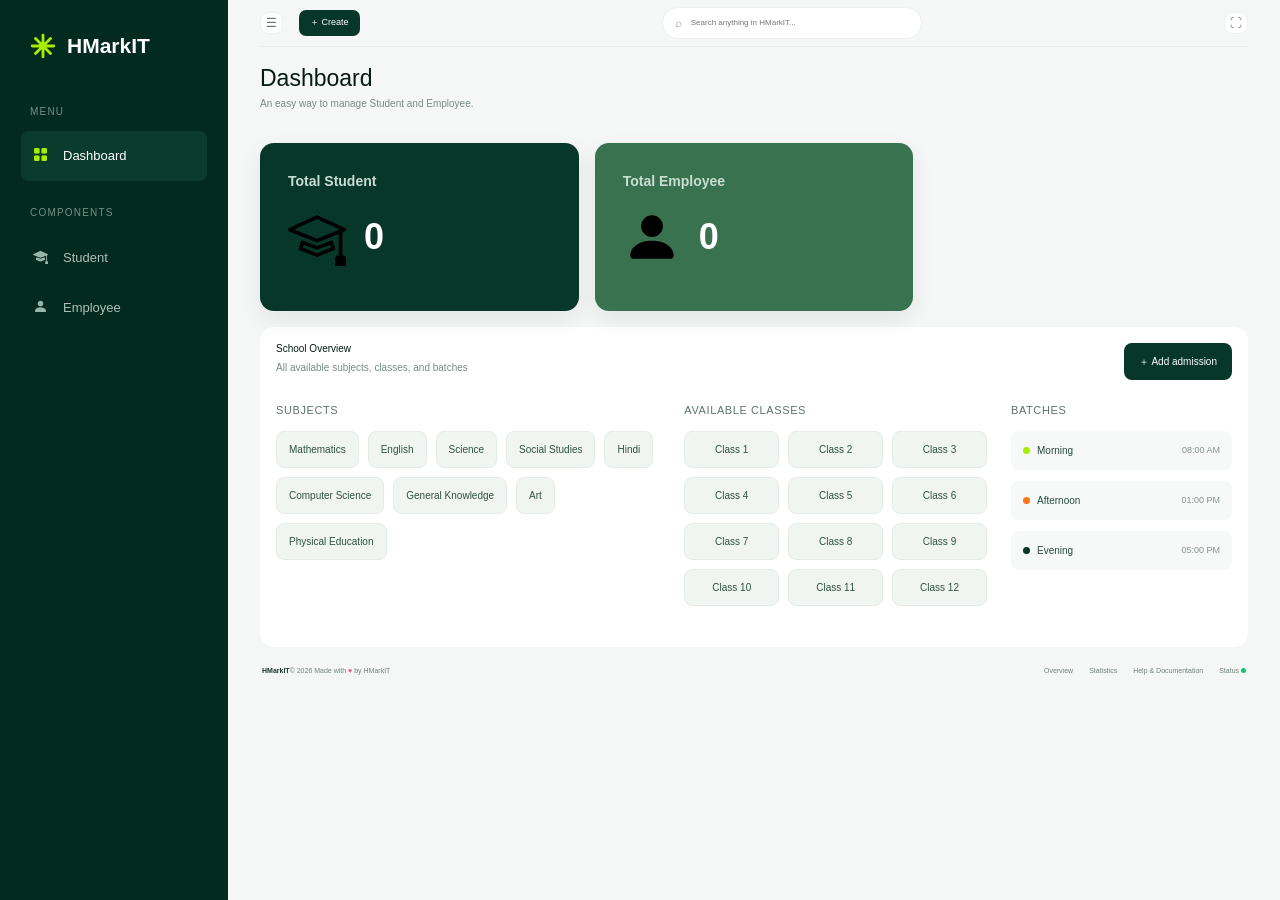
==== frantend/index.html @ 88678300 "- Add dashboard, student and employee pages, and registration forms - Add responsive styling, valida" ====
<!doctype html>
<html lang="en">
  <head>
    <meta charset="UTF-8" />
    <meta name="viewport" content="width=device-width, initial-scale=1.0" />
    <title>Dashbord</title>
    <!-- Bootstrap CSS -->
    <link
      href="https://cdn.jsdelivr.net/npm/bootstrap@5.3.8/dist/css/bootstrap.min.css"
      rel="stylesheet"
      integrity="sha384-sRIl4kxILFvY47J16cr9ZwB07vP4J8+LH7qKQnuqkuIAvNWLzeN8tE5YBujZqJLB"
      crossorigin="anonymous"
    />
    <link rel="stylesheet" href="https://cdn.jsdelivr.net/npm/bootstrap-icons@1.11.3/font/bootstrap-icons.css" />
    <link rel="stylesheet" href="./css/index.css" />
  </head>
  <body>
    <div class="app-shell">
      <aside class="sidebar">
        <a class="brand" href="./index.html"><img class="brand-mark" src="./assets/images/hmarkit-mark.svg" alt="HMarkIT" /> HMarkIT</a>
        <nav aria-label="Main navigation">
          <p class="nav-label">Menu</p>
          <a class="nav-link active" href="./index.html"><i class="bi bi-grid-fill"></i> Dashboard</a>
          <p class="nav-label">Components</p>
          <a class="nav-link" href="./student.html"><i class="bi bi-mortarboard-fill"></i> Student</a>
          <a class="nav-link" href="./emp.html"><i class="bi bi-person-fill"></i> Employee</a>
        </nav>
      </aside>
      <main class="main-content" id="dashboard">
        <header class="topbar d-flex align-items-center gap-3">
          <button
            class="icon-button menu-toggle"
            aria-label="Toggle navigation"
          >
            ☰</button
          ><button class="create-button">＋ Create</button
          ><label class="search-box d-none d-md-flex mx-auto"
            ><span>⌕</span
            ><input
              type="search"
              placeholder="Search anything in HMarkIT..."
              aria-label="Search"
          /></label>
          <div class="topbar-actions d-flex align-items-center gap-2">
            <button class="icon-button">⛶</button>
          </div>
        </header>
        <section
          class="page-heading d-flex justify-content-between align-items-end gap-3"
        >
          <div>
            <h1>Dashboard</h1>
            <p>An easy way to manage Student and Employee.</p>
          </div>

        </section>

        <section class="row g-3 onboarding-overview">
          <article class="col-4">
            <div class="summary-card student-card card card-stat h-50">
              <span class="summary-heading" >Total Student</span>
              <div class="summary-body"><img src="./assets/images/mortarboard.svg" alt="Student logo"><strong id="totalStudent">0</strong></div>
            </div>
          </article>
          <article class="col-4">
              <div class="summary-card employee-card card card-stat h-50">
                <span class="summary-heading">Total Employee</span>
                <div class="summary-body"><img src="./assets/images/person-fill.svg" alt="Employee logo"><strong id="totalEmployee">0</strong></div>
            </div>
          </article>
          <article class="col-12">
            <div class="panel catalog-panel">
              <div class="catalog-heading"><div><h2>School Overview</h2><p>All available subjects, classes, and batches</p></div><a class="catalog-action" href="./stdform.html">＋ Add admission</a></div>
              <div class="row g-4">
                <div class="col-12 col-lg-5"><h3>Subjects</h3><div class="catalog-tags"><span>Mathematics</span><span>English</span><span>Science</span><span>Social Studies</span><span>Hindi</span><span>Computer Science</span><span>General Knowledge</span><span>Art</span><span>Physical Education</span></div></div>
                <div class="col-12 col-lg-4"><h3>Available Classes</h3><div class="class-grid"><span>Class 1</span><span>Class 2</span><span>Class 3</span><span>Class 4</span><span>Class 5</span><span>Class 6</span><span>Class 7</span><span>Class 8</span><span>Class 9</span><span>Class 10</span><span>Class 11</span><span>Class 12</span></div></div>
                <div class="col-12 col-lg-3"><h3>Batches</h3><div class="batch-list"><span><i class="morning"></i> Morning <b>08:00 AM</b></span><span><i class="afternoon"></i> Afternoon <b>01:00 PM</b></span><span><i class="evening"></i> Evening <b>05:00 PM</b></span></div></div>
              </div>
            </div>
          </article>
        </section>
        <footer class="d-flex align-items-left">
          <strong> HMarkIT</strong
          ><span>© 2026 Made with <b>♥</b> by HMarkIT</span>
          <nav class="ms-auto d-flex gap-3">
            <a href="#dashboard">Overview</a><a href="#revenue">Statistics</a
            ><a href="#dashboard">Help &amp; Documentation</a
            ><a href="#dashboard">Status <i></i></a>
          </nav>
        </footer>
      </main>
    </div>
    <script
      src="https://cdn.jsdelivr.net/npm/bootstrap@5.3.8/dist/js/bootstrap.bundle.min.js"
      integrity="sha384-FKyoEForCGlyvwx9Hj09JcYn3nv7wiPVlz7YYjWjR9"
      crossorigin="anonymous"
    ></script>
    <script src="./js/api/studentApi.js"></script>
    <script src="./js/api/employeeApi.js"></script>
    <script src="./js/index.js"></script>
  </body>
</html>
---- frantend/css/index.css ----
:root {
  --ink: #071b15;
  --muted: #7a8a84;
  --surface: #fff;
  --canvas: #f4f7f5;
  --line: #edf1ef;
  --lime: #a8ed00;
  --dark-lime: #073729;
  --orange: #ff7517;
  --red: #ff545d;
}
* {
  box-sizing: border-box;
}
body {
  margin: 0;
  background: var(--canvas);
  color: var(--ink);
  font-family: "Trebuchet MS", "Segoe UI", sans-serif;
  font-size: 12px;
}
button,
input {
  font: inherit;
}
a {
  color: inherit;
  text-decoration: none;
}
.app-shell {
  min-height: 100vh;
}
.sidebar {
  background: #032a1e;
  color: #cbd8d2;
  width: 228px;
  flex: 0 0 228px;
  padding: 30px 21px 24px;
  display: flex;
  flex-direction: column;
  position: fixed;
  inset: 0 auto 0 0;
  z-index: 5;
  transition: width 0.25s ease, padding 0.25s ease;
}
.sidebar.is-collapsed {
  padding-left: 14px;
  padding-right: 14px;
  width: 76px;
}
.sidebar.is-collapsed .brand {
  font-size: 0;
  text-align: center;
}
.sidebar.is-collapsed .brand-mark {
  margin-right: 0;
}
.sidebar.is-collapsed .nav-label,
.sidebar.is-collapsed .nav-link,
.sidebar.is-collapsed .profile-card div,
.sidebar.is-collapsed .profile-card > span:last-child {
  font-size: 0;
}
.sidebar.is-collapsed .nav-link {
  justify-content: center;
}
.sidebar.is-collapsed .nav-link span {
  font-size: 18px;
}
.sidebar.is-collapsed .profile-card {
  justify-content: center;
}
.brand {
  align-items: center;
  color: #fff;
  display: flex;
  font-size: 21px;
  font-weight: 700;
  gap: 9px;
  white-space: nowrap;
  margin: 0 7px 42px;
}
.brand-mark {
  display: block;
  height: 30px;
  width: 30px;
}
.nav-label {
  color: #779086;
  font-size: 10px;
  letter-spacing: 1.2px;
  text-transform: uppercase;
  margin: 0 9px 12px;
}
.nav-label:not(:first-child) {
  margin-top: 24px;
}
.nav-link {
  display: flex;
  align-items: center;
  gap: 13px;
  border-radius: 7px;
  color: #aec0b8;
  padding: 14px 10px;
  margin: 0;
  font-size: 13px;
  transition: 0.2s ease;
}
.nav-link:hover,
.nav-link.active {
  background: #0b3b2c;
  color: #fff;
}
.nav-link span {
  color: #97b5a8;
  font-size: 19px;
  width: 19px;
  text-align: center;
}
.nav-link.active span {
  color: var(--lime);
}
.nav-link i {
  color: #97b5a8;
  font-size: 15px;
  text-align: center;
  width: 19px;
}
.nav-link.active i {
  color: var(--lime);
}
.profile-card {
  border: 1px solid #1d493c;
  border-radius: 9px;
  display: flex;
  align-items: center;
  gap: 10px;
  padding: 12px 9px;
  margin-top: auto;
  color: #fff;
  font-size: 12px;
}
.profile-card small {
  display: block;
  color: #8ba49a;
  font-size: 10px;
  margin-top: 3px;
}
.avatar {
  align-items: center;
  background: linear-gradient(145deg, #e4aa7f, #26302b);
  border-radius: 50%;
  color: #fff;
  display: inline-flex;
  flex: 0 0 23px;
  font-size: 7px;
  font-weight: 700;
  height: 23px;
  justify-content: center;
}
.avatar.small {
  height: 20px;
  width: 20px;
  flex-basis: 20px;
}
.main-content {
  min-width: 0;
  margin-left: 228px;
  padding: 0 32px;
  transition: margin-left 0.25s ease;
}
.main-content.sidebar-collapsed {
  margin-left: 76px;
}
.topbar {
  border-bottom: 1px solid #e9eeeb;
  height: 47px;
}
.icon-button {
  background: #fff;
  border: 1px solid var(--line);
  border-radius: 8px;
  color: #64766e;
  cursor: pointer;
  height: 22px;
  min-width: 22px;
  padding: 0 5px;
}
.create-button {
  background: var(--dark-lime);
  border: 0;
  border-radius: 7px;
  color: #fff;
  cursor: pointer;
  font-size: 9px;
  padding: 6px 11px;
}
.search-box {
  align-items: center;
  background: #fff;
  border: 1px solid var(--line);
  border-radius: 20px;
  color: #94a29d;
  gap: 7px;
  max-width: 260px;
  padding: 6px 12px;
  width: 33%;
}
.search-box input {
  border: 0;
  outline: 0;
  width: 100%;
  font-size: 8px;
}
.notification {
  position: relative;
}
.notification i {
  background: #13c76d;
  border: 2px solid #fff;
  border-radius: 50%;
  height: 6px;
  position: absolute;
  right: 2px;
  top: 2px;
  width: 6px;
}
.user-chip {
  align-items: center;
  display: flex;
  gap: 5px;
  font-size: 8px;
  white-space: nowrap;
}
.page-heading {
  padding: 18px 0 16px;
}
.page-heading .date-picker {
  display: none;
}
.page-heading h1 {
  font-size: 23px;
  margin: 0 0 3px;
}
.page-heading p {
  color: var(--muted);
  font-size: 10px;
  margin: 0;
}
.date-picker {
  background: #fff;
  border: 1px solid var(--line);
  border-radius: 17px;
  color: #33433c;
  font-size: 8px;
  padding: 8px 12px;
  white-space: nowrap;
}
.update-card,
.metric-card,
.panel,
.promo-card {
  border-radius: 14px;
  overflow: hidden;
}
.update-card {
  background: var(--dark-lime);
  color: #fff;
  min-height: 129px;
  padding: 16px;
  position: relative;
}
.status-pill {
  background: #195541;
  border-radius: 12px;
  color: var(--lime);
  display: inline-block;
  font-size: 7px;
  padding: 5px 7px;
}
.update-card small {
  color: #8aaea0;
  display: block;
  font-size: 7px;
  margin-top: 13px;
}
.update-card h2 {
  font-size: 10px;
  margin: 7px 0 0;
}
.update-card a {
  bottom: 16px;
  color: var(--lime);
  font-size: 8px;
  font-weight: 700;
  position: absolute;
}
.spark-symbol {
  bottom: 3px;
  color: var(--lime);
  font-size: 67px;
  line-height: 0.75;
  position: absolute;
  right: 5px;
  transform: rotate(14deg);
}
.metric-card {
  background: #fff;
  min-height: 129px;
  padding: 16px 15px 0;
  position: relative;
}
.card-kicker {
  color: #74827d;
  font-size: 8px;
}
.card-kicker span,
.panel-heading > span,
.performance-panel h2 span {
  float: right;
  letter-spacing: 1px;
}
.metric-card > strong {
  display: block;
  font-size: 20px;
  margin: 15px 0 5px;
}
.metric-card small {
  font-size: 7px;
}
.positive {
  color: #18a85d;
}
.negative {
  color: #f04b58;
}
.mini-chart {
  bottom: 0;
  height: 34px;
  left: 0;
  position: absolute;
  right: 0;
}
.income-chart {
  background:
    linear-gradient(
      170deg,
      transparent 43%,
      #1bc36d 44%,
      #1bc36d 46%,
      transparent 47%
    ),
    linear-gradient(
      8deg,
      transparent 48%,
      #1bc36d 49%,
      #1bc36d 51%,
      transparent 52%
    );
}
.return-chart {
  background:
    linear-gradient(
      176deg,
      transparent 46%,
      var(--red) 47%,
      var(--red) 49%,
      transparent 50%
    ),
    linear-gradient(
      6deg,
      transparent 51%,
      var(--red) 52%,
      var(--red) 54%,
      transparent 55%
    );
}
.content-grid {
  margin-bottom: 0;
}
.legacy-dashboard {
  display: none !important;
}
.onboarding-overview {
  margin-top: 0;
}
.summary-card {
  align-items: flex-start;
  border-radius: 14px;
  color: #fff;
  display: flex;
  flex-direction: column;
  gap: 16px;
  min-height: 168px;
  padding: 28px;
  position: relative;
}
.summary-card img {
  flex: 0 0 auto;
  background: transparent;
  height: 58px;
  margin: 0;
  object-fit: contain;
  width: 58px;
}
.summary-card strong {
  font-size: 36px;
  white-space: nowrap;
}
.summary-heading {
  color: #c9ddd3;
  font-size: 14px;
  font-weight: 600;
}
.summary-body {
  align-items: center;
  display: flex;
  gap: 18px;
}
.card-stat {
  border: 0;
  box-shadow: 0 8px 22px rgba(7, 27, 21, 0.08);
}
.student-card {
  background: var(--dark-lime);
}
.employee-card {
  background: #39724e;
}
.summary-icon {
  align-items: center;
  background: #ffffff22;
  border: 1px solid #ffffff44;
  border-radius: 12px;
  display: flex;
  font-size: 32px;
  height: 68px;
  justify-content: center;
  flex: 0 0 68px;
  width: 68px;
}
.summary-icon img {
  height: 39px;
  object-fit: contain;
  width: 39px;
}
.summary-details {
  display: flex;
  flex-direction: column;
  flex: 1 1 auto;
  justify-content: center;
  min-width: 0;
}
.summary-card span,
.summary-card strong,
.summary-card small {
  display: block;
}
.summary-card span {
  color: #c9ddd3;
  font-size: 12px;
}
.summary-card .summary-heading {
  font-size: 14px;
}
.summary-card strong {
  font-size: 36px;
  line-height: 1.1;
  margin: 4px 0;
}
.summary-card small {
  color: var(--lime);
  font-size: 10px;
}
.summary-arrow {
  color: var(--lime) !important;
  font-size: 31px !important;
  margin-left: auto;
}
.catalog-panel {
  min-height: 320px;
  padding: 24px;
}
.catalog-heading {
  align-items: flex-start;
  display: flex;
  justify-content: space-between;
  margin-bottom: 24px;
}
.catalog-heading h2 {
  font-size: 20px;
  margin-bottom: 4px;
}
.catalog-heading p {
  color: var(--muted);
  font-size: 10px;
  margin: 0;
}
.catalog-action {
  background: var(--dark-lime);
  border-radius: 8px;
  color: #fff;
  font-size: 10px;
  padding: 11px 15px;
}
.catalog-panel h3 {
  color: #60736a;
  font-size: 11px;
  margin: 0 0 14px;
  text-transform: uppercase;
  letter-spacing: .6px;
}
.catalog-tags {
  display: flex;
  flex-wrap: wrap;
  gap: 9px;
}
.catalog-tags span,
.class-grid span {
  background: #f1f5f2;
  border: 1px solid #e5ece8;
  border-radius: 8px;
  color: #2f5143;
  font-size: 10px;
  padding: 10px 12px;
}
.class-grid {
  display: grid;
  gap: 9px;
  grid-template-columns: repeat(3, 1fr);
}
.class-grid span {
  text-align: center;
}
.batch-list {
  display: grid;
  gap: 11px;
}
.batch-list span {
  align-items: center;
  background: #f7f9f8;
  border-radius: 8px;
  color: #294b3d;
  display: flex;
  font-size: 10px;
  gap: 7px;
  padding: 12px;
}
.batch-list i {
  border-radius: 50%;
  height: 7px;
  width: 7px;
}
.batch-list b {
  color: #82918a;
  font-size: 9px;
  font-weight: 400;
  margin-left: auto;
}
.morning { background: var(--lime); }
.afternoon { background: var(--orange); }
.evening { background: var(--dark-lime); }
.panel {
  background: #fff;
  padding: 16px;
}
.revenue-panel {
  min-height: 203px;
}
.panel-heading {
  align-items: flex-start;
  display: flex;
  justify-content: space-between;
}
.panel h2 {
  font-size: 10px;
  margin: 0 0 5px;
}
.panel-heading strong {
  font-size: 17px;
}
.panel-heading em {
  color: #15af61;
  font-size: 7px;
  font-style: normal;
  font-weight: 400;
  margin-left: 5px;
}
.legend {
  color: #61736a;
  font-size: 7px;
  margin-top: 1px;
}
.legend span {
  border-radius: 50%;
  display: inline-block;
  height: 5px;
  margin: 0 3px 0 8px;
  width: 5px;
}
.income-dot {
  background: var(--dark-lime);
}
.expense-dot {
  background: var(--lime);
}
.bar-chart {
  display: flex;
  height: 127px;
  justify-content: space-around;
  margin-top: 9px;
  padding: 25px 3% 0;
  position: relative;
}
.chart-lines {
  inset: 17px 2% 18px;
  position: absolute;
}
.chart-lines i {
  border-top: 1px dashed #e4ebe7;
  display: block;
  height: 33%;
}
.bar-group {
  align-items: center;
  display: flex;
  gap: 3px;
  height: 95px;
  justify-content: flex-end;
  position: relative;
  width: 7%;
}
.bar-group b {
  background: #073729;
  display: block;
  max-height: 88px;
  min-height: 10px;
  width: 16px;
  z-index: 1;
}
.bar-group b.expense {
  background: var(--lime);
}
.bar-group small {
  bottom: -16px;
  color: #789087;
  font-size: 6px;
  position: absolute;
}
.performance-panel {
  min-height: 302px;
}
.performance-panel h2 {
  margin-bottom: 27px;
}
.donut {
  align-items: center;
  background: conic-gradient(
    var(--lime) 0 64%,
    #062b20 64% 82%,
    var(--orange) 82% 100%
  );
  border-radius: 50%;
  display: flex;
  height: 124px;
  justify-content: center;
  margin: 0 auto 29px;
  position: relative;
  width: 124px;
}
.donut:after {
  background: #fff;
  border-radius: 50%;
  content: "";
  height: 91px;
  position: absolute;
  width: 91px;
}
.donut div {
  position: relative;
  text-align: center;
  z-index: 1;
}
.donut strong,
.donut small {
  display: block;
}
.donut strong {
  font-size: 13px;
}
.donut small {
  color: #76857f;
  font-size: 6px;
  margin-top: 3px;
}
.donut-legend {
  background: #f4f7f5;
  border-radius: 7px;
  display: flex;
  justify-content: space-around;
  padding: 8px 4px;
}
.donut-legend span {
  color: #53655c;
  font-size: 6px;
}
.donut-legend i {
  border-radius: 50%;
  display: inline-block;
  height: 5px;
  margin-right: 2px;
  width: 5px;
}
.lime {
  background: var(--lime);
}
.dark {
  background: var(--dark-lime);
}
.orange {
  background: var(--orange);
}
.transactions-panel,
.products-panel {
  min-height: 242px;
}
.transaction-list {
  display: grid;
  gap: 6px;
  margin-top: 13px;
}
.transaction {
  align-items: center;
  background: #f4f6f5;
  border-radius: 8px;
  display: flex;
  gap: 8px;
  padding: 7px 8px;
}
.transaction-icon {
  align-items: center;
  border-radius: 50%;
  color: var(--lime);
  display: flex;
  font-size: 10px;
  height: 24px;
  justify-content: center;
  width: 24px;
}
.spotify,
.slack {
  background: #062f22;
}
.paypal,
.stripe {
  background: #032a1e;
  color: var(--lime);
  font-weight: 700;
}
.transaction div {
  min-width: 0;
}
.transaction strong,
.transaction small {
  display: block;
}
.transaction strong {
  font-size: 8px;
}
.transaction small {
  color: #84918c;
  font-size: 6px;
  margin-top: 2px;
}
.transaction > b {
  font-size: 8px;
  margin-left: auto;
  white-space: nowrap;
}
.progress-item {
  margin-top: 11px;
}
.progress-item > div {
  display: flex;
  justify-content: space-between;
}
.progress-item strong,
.progress-item span {
  font-size: 7px;
}
.progress-item span {
  color: #81908a;
}
.progress-item > i {
  background: #edf1ef;
  border-radius: 4px;
  display: block;
  height: 5px;
  margin-top: 5px;
  overflow: hidden;
}
.progress-item b {
  background: var(--lime);
  border-radius: 4px;
  display: block;
  height: 100%;
}
.progress-item b.soft {
  background: #c9ef68;
}
.progress-item b.orange-bar {
  background: var(--orange);
}
.promo-card {
  background: #dfe8dc;
  min-height: 242px;
  padding: 17px 15px;
  position: relative;
}
.promo-card h2 {
  font-size: 13px;
  line-height: 1.04;
  margin: 0;
  position: relative;
  z-index: 1;
}
.promo-card p {
  color: #607068;
  font-size: 8px;
  line-height: 1.2;
  margin: 10px 0 16px;
  position: relative;
  z-index: 1;
}
.promo-card button {
  background: #062b20;
  border: 0;
  border-radius: 18px;
  color: #fff;
  font-size: 8px;
  font-weight: 700;
  padding: 9px 11px;
  position: relative;
  width: 100%;
  z-index: 1;
}
.promo-card button span {
  color: var(--lime);
  float: right;
  font-size: 13px;
}
.promo-mark {
  bottom: -16px;
  color: var(--lime);
  font-size: 76px;
  position: absolute;
  right: -4px;
  transform: rotate(17deg);
}
footer {
  color: #71827a;
  font-size: 7px;
  padding: 19px 2px 13px;
}
footer strong {
  color: #19372b;
}
footer span b {
  color: var(--red);
}
footer nav i {
  background: #16c46b;
  border-radius: 50%;
  display: inline-block;
  height: 5px;
  width: 5px;
}
@media (max-width: 767.98px) {
  .sidebar {
    box-shadow: 6px 0 18px #032a1e33;
    left: -240px;
    width: 228px;
    transition: left 0.25s ease;
  }
  .sidebar.is-open {
    left: 0;
  }
  .main-content {
    margin-left: 0;
    padding: 0 14px;
  }
  .page-heading {
    align-items: flex-start !important;
    flex-direction: column;
  }
  .date-picker {
    font-size: 7px;
  }
  .user-chip strong,
  .user-chip > span:last-child {
    display: none;
  }
  .legend {
    display: none;
  }
  footer {
    align-items: flex-start !important;
    flex-direction: column;
    gap: 8px;
  }
  footer nav {
    margin-left: 0 !important;
    flex-wrap: wrap;
  }
}
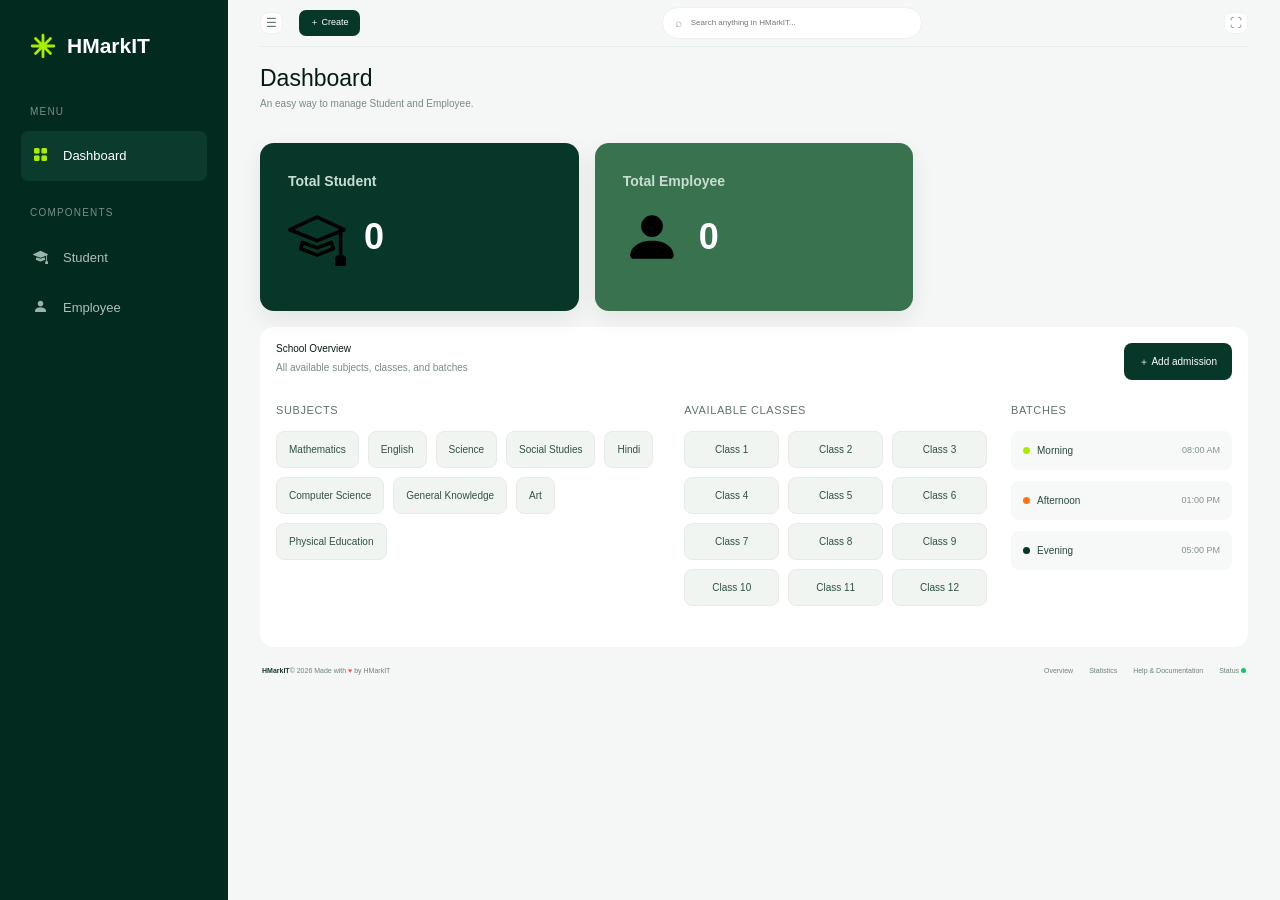
==== commit 5296d31d: "Add student and employee profile pages" ====
--- a/frantend/index.html
+++ b/frantend/index.html
@@ -56,14 +56,14 @@
         </section>
 
         <section class="row g-3 onboarding-overview">
-          <article class="col-4">
-            <div class="summary-card student-card card card-stat h-50">
+          <article class="col-12 col-sm-4">
+            <div class="summary-card student-card card card-stat">
               <span class="summary-heading" >Total Student</span>
               <div class="summary-body"><img src="./assets/images/mortarboard.svg" alt="Student logo"><strong id="totalStudent">0</strong></div>
             </div>
           </article>
-          <article class="col-4">
-              <div class="summary-card employee-card card card-stat h-50">
+          <article class="col-12 col-sm-4">
+              <div class="summary-card employee-card card card-stat">
                 <span class="summary-heading">Total Employee</span>
                 <div class="summary-body"><img src="./assets/images/person-fill.svg" alt="Employee logo"><strong id="totalEmployee">0</strong></div>
             </div>
--- a/frantend/css/index.css
+++ b/frantend/css/index.css
@@ -390,18 +390,19 @@
   color: #fff;
   display: flex;
   flex-direction: column;
-  gap: 16px;
-  min-height: 168px;
-  padding: 28px;
+  gap: clamp(8px, 2vw, 16px);
+  min-height: clamp(110px, 20vw, 168px);
+  min-width: 0;
+  padding: clamp(12px, 2.5vw, 28px);
   position: relative;
 }
 .summary-card img {
   flex: 0 0 auto;
   background: transparent;
-  height: 58px;
+  height: clamp(32px, 5vw, 58px);
   margin: 0;
   object-fit: contain;
-  width: 58px;
+  width: clamp(32px, 5vw, 58px);
 }
 .summary-card strong {
   font-size: 36px;
@@ -415,7 +416,8 @@
 .summary-body {
   align-items: center;
   display: flex;
-  gap: 18px;
+  gap: clamp(8px, 2vw, 18px);
+  min-width: 0;
 }
 .card-stat {
   border: 0;
@@ -464,7 +466,7 @@
   font-size: 14px;
 }
 .summary-card strong {
-  font-size: 36px;
+  font-size: clamp(22px, 4vw, 36px);
   line-height: 1.1;
   margin: 4px 0;
 }
